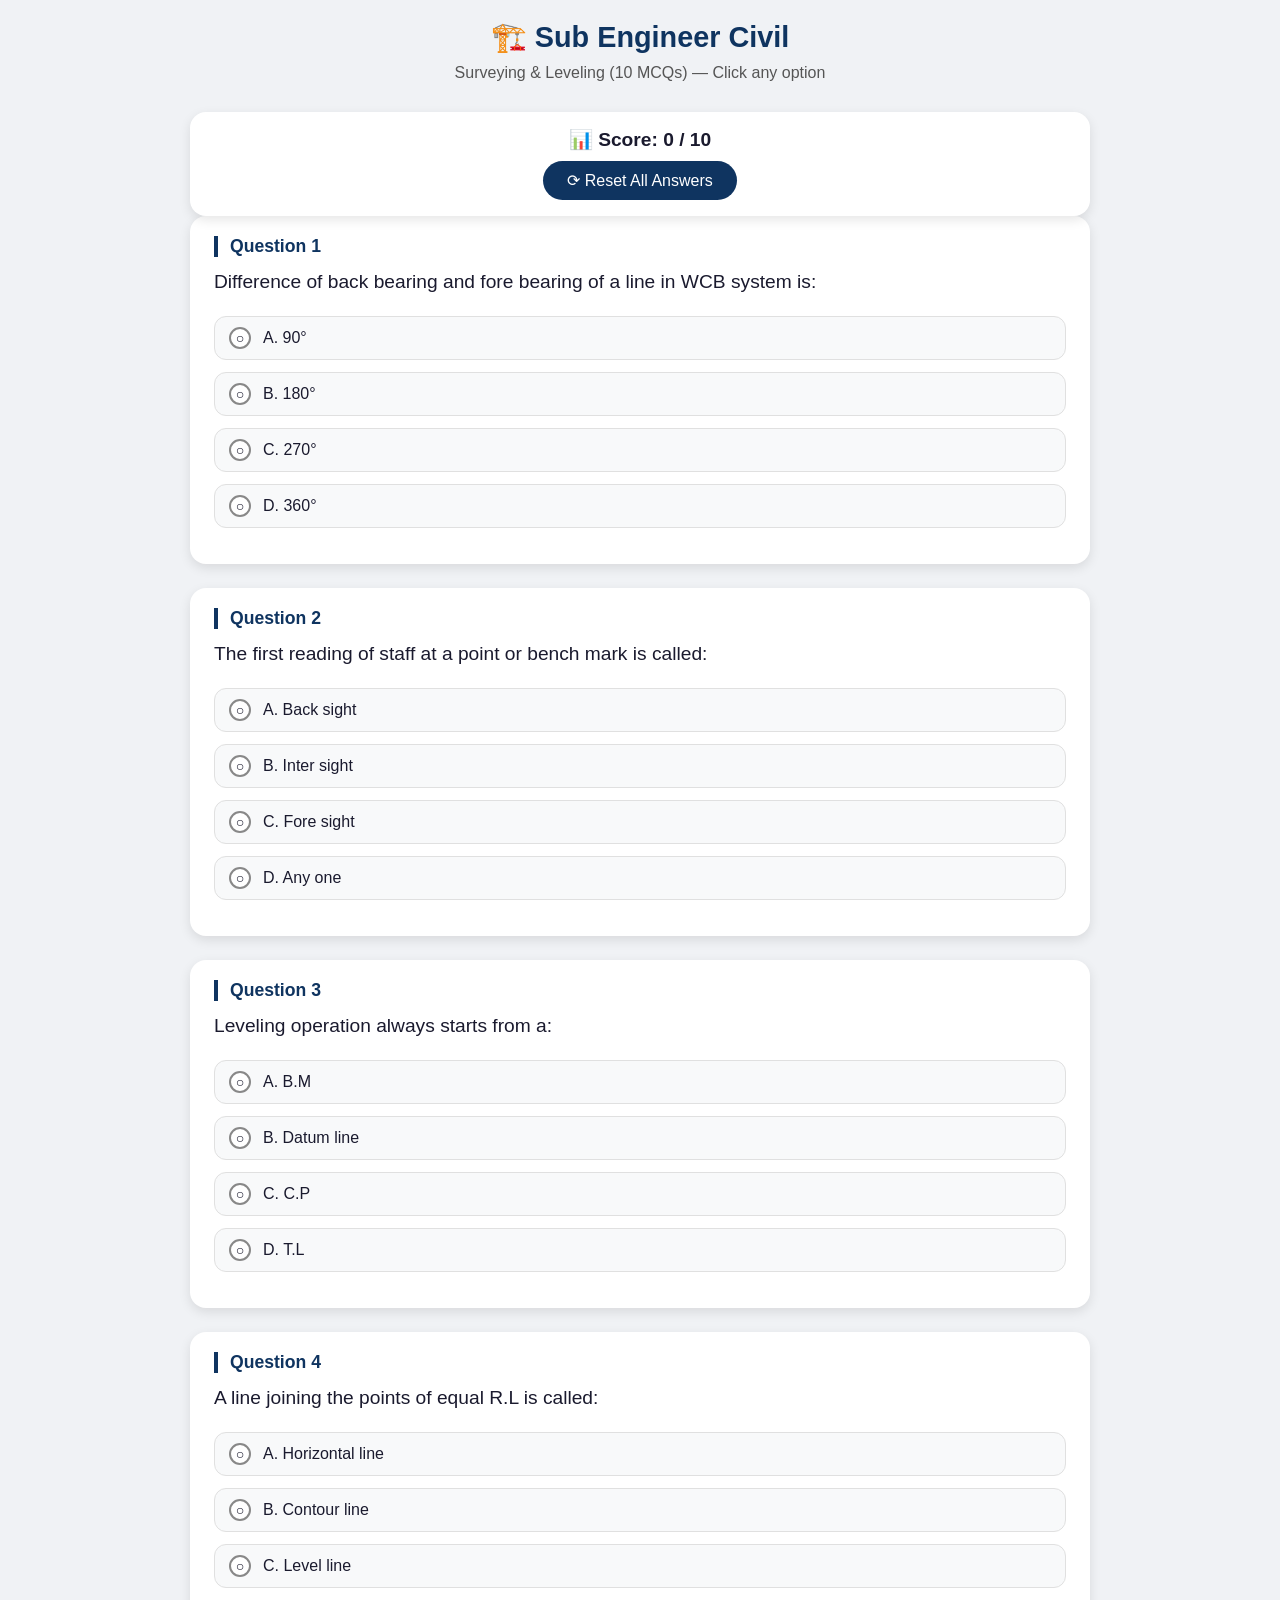
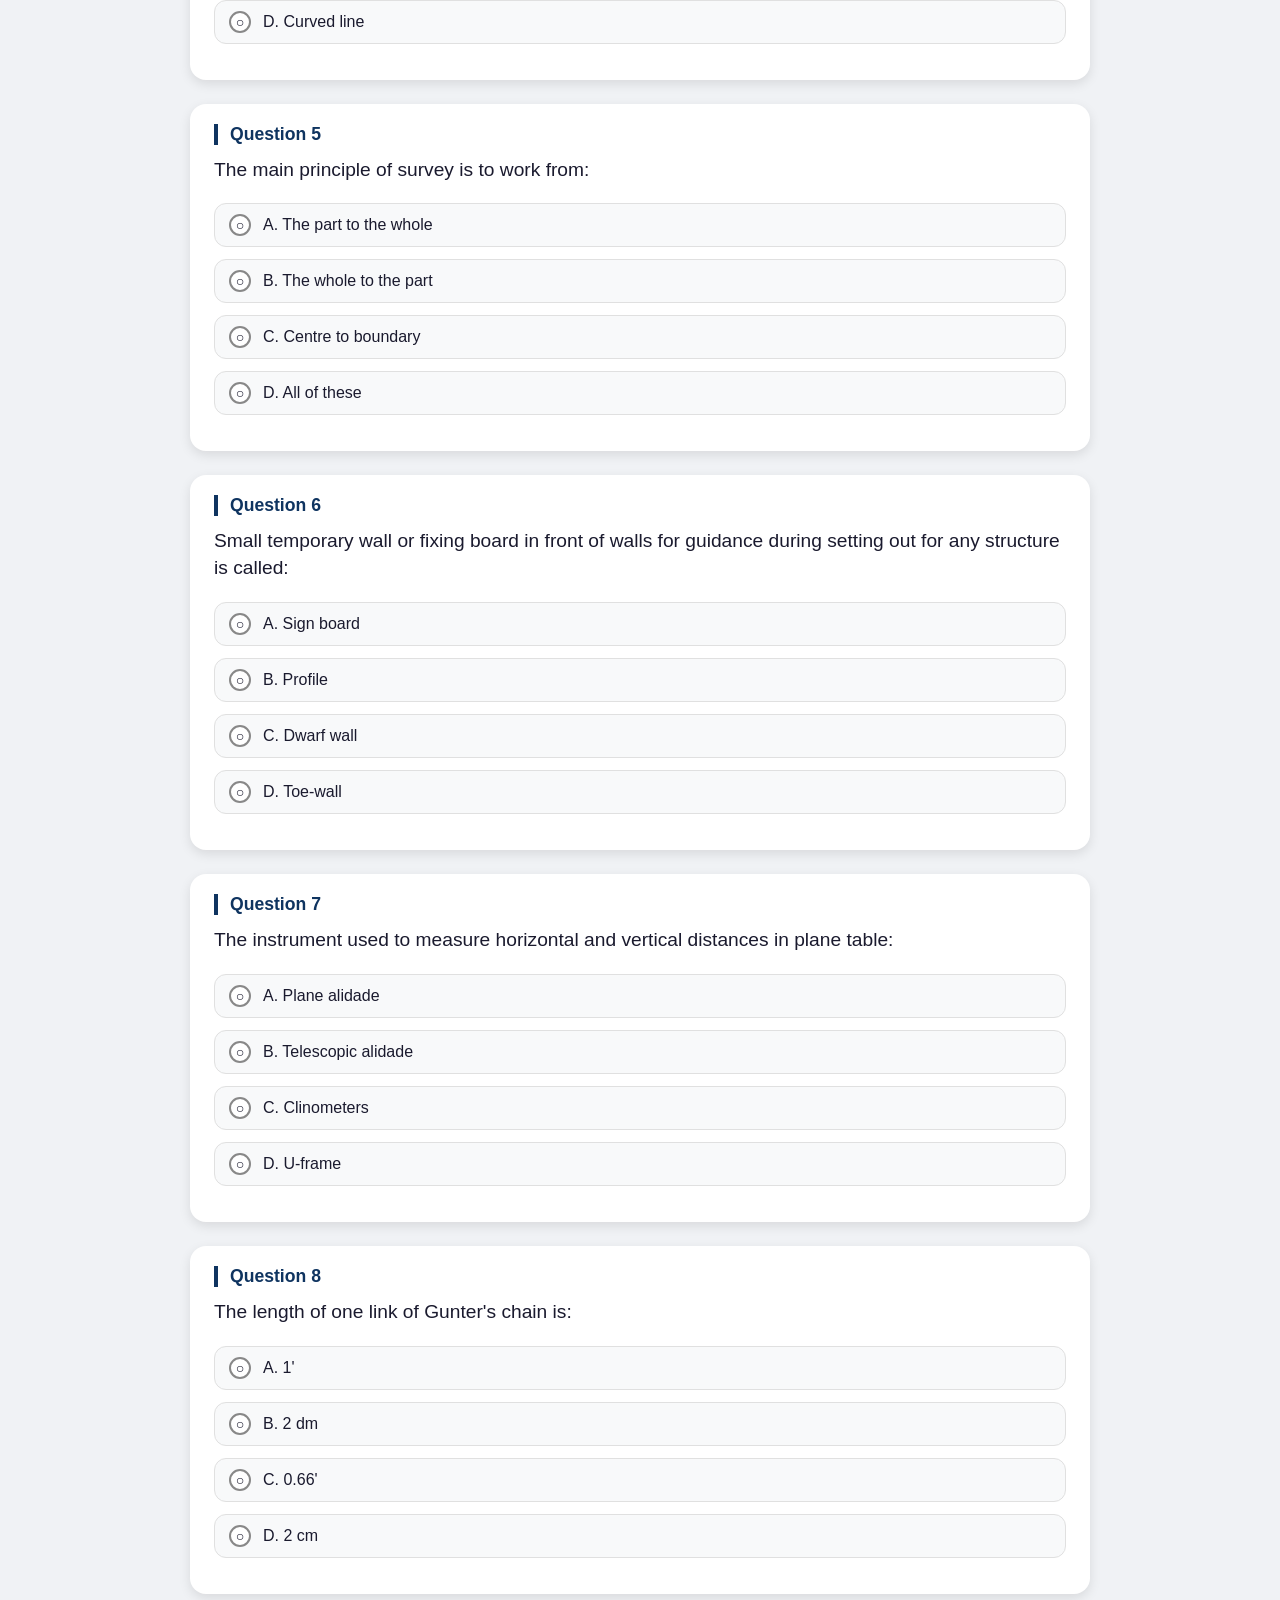
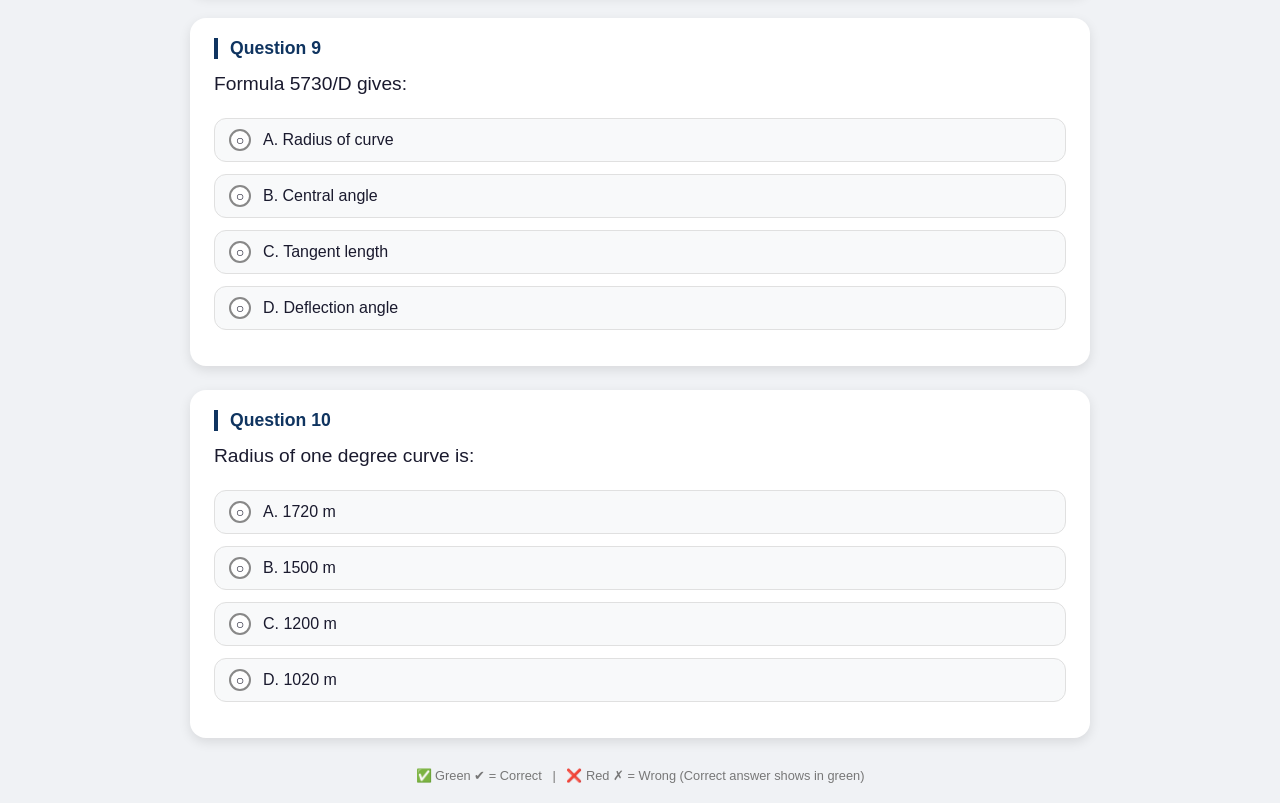
==== index.html @ 2c42dc3e "Rename survey_quiz.html to index.html" ====
<!DOCTYPE html>
<html lang="en">
<head>
    <meta charset="UTF-8">
    <meta name="viewport" content="width=device-width, initial-scale=1.0, user-scalable=yes">
    <title>Surveying Quiz - Sub Engineer Prep</title>
    <style>
        * {
            margin: 0;
            padding: 0;
            box-sizing: border-box;
        }

        body {
            font-family: 'Segoe UI', Tahoma, Geneva, Verdana, sans-serif;
            background: #f0f2f5;
            padding: 20px;
            color: #1a1a2e;
        }

        .container {
            max-width: 900px;
            margin: 0 auto;
        }

        h1 {
            text-align: center;
            font-size: 1.8rem;
            margin-bottom: 10px;
            color: #0f3460;
        }

        .subtitle {
            text-align: center;
            color: #555;
            margin-bottom: 30px;
            font-size: 1rem;
        }

        .quiz-card {
            background: white;
            border-radius: 16px;
            padding: 20px 24px;
            margin-bottom: 24px;
            box-shadow: 0 4px 12px rgba(0,0,0,0.1);
            transition: all 0.2s ease;
        }

        .question-number {
            font-weight: bold;
            color: #0f3460;
            font-size: 1.1rem;
            margin-bottom: 12px;
            border-left: 4px solid #0f3460;
            padding-left: 12px;
        }

        .question-text {
            font-size: 1.2rem;
            font-weight: 500;
            margin-bottom: 20px;
            line-height: 1.4;
        }

        .options {
            display: flex;
            flex-direction: column;
            gap: 12px;
            margin-bottom: 16px;
        }

        .option {
            display: flex;
            align-items: center;
            gap: 12px;
            padding: 10px 14px;
            background: #f8f9fa;
            border-radius: 12px;
            cursor: pointer;
            transition: background 0.2s;
            border: 1px solid #e0e0e0;
        }

        .option:hover {
            background: #e9ecef;
        }

        .option.disabled {
            cursor: default;
            opacity: 0.9;
        }

        .option.disabled:hover {
            background: #f8f9fa;
        }

        .radio-custom {
            width: 22px;
            height: 22px;
            border-radius: 50%;
            border: 2px solid #888;
            display: inline-flex;
            align-items: center;
            justify-content: center;
            background: white;
            font-size: 14px;
            font-weight: bold;
        }

        .option.correct-highlight .radio-custom {
            background: #28a745;
            border-color: #28a745;
            color: white;
        }

        .option.wrong-highlight .radio-custom {
            background: #dc3545;
            border-color: #dc3545;
            color: white;
        }

        .option-text {
            font-size: 1rem;
            flex: 1;
        }

        .marker {
            font-size: 1.2rem;
            font-weight: bold;
            min-width: 30px;
        }

        .marker .correct {
            color: #28a745;
        }

        .marker .wrong {
            color: #dc3545;
        }

        .feedback {
            margin-top: 12px;
            padding: 10px 14px;
            border-radius: 10px;
            font-size: 0.9rem;
            display: none;
        }

        .feedback.correct-feedback {
            background: #d4edda;
            color: #155724;
            border-left: 4px solid #28a745;
            display: block;
        }

        .feedback.wrong-feedback {
            background: #f8d7da;
            color: #721c24;
            border-left: 4px solid #dc3545;
            display: block;
        }

        .feedback span {
            font-weight: bold;
        }

        .status-badge {
            display: inline-block;
            margin-left: 10px;
            font-size: 0.85rem;
            padding: 2px 8px;
            border-radius: 20px;
        }

        .score-area {
            background: white;
            border-radius: 16px;
            padding: 16px 24px;
            margin-top: 20px;
            text-align: center;
            box-shadow: 0 4px 12px rgba(0,0,0,0.1);
            position: sticky;
            top: 10px;
            z-index: 100;
        }

        .score-text {
            font-size: 1.2rem;
            font-weight: bold;
        }

        .reset-btn {
            background: #0f3460;
            color: white;
            border: none;
            padding: 10px 24px;
            border-radius: 30px;
            font-size: 1rem;
            cursor: pointer;
            margin-top: 10px;
            transition: background 0.2s;
        }

        .reset-btn:hover {
            background: #1a4d7a;
        }

        footer {
            text-align: center;
            margin-top: 30px;
            color: #777;
            font-size: 0.8rem;
        }

        @media (max-width: 600px) {
            .quiz-card {
                padding: 16px;
            }
            .question-text {
                font-size: 1rem;
            }
            .option-text {
                font-size: 0.9rem;
            }
        }
    </style>
</head>
<body>
<div class="container">
    <h1>🏗️ Sub Engineer Civil</h1>
    <div class="subtitle">Surveying & Leveling (10 MCQs) — Click any option</div>

    <div class="score-area" id="scoreArea">
        <div class="score-text">📊 Score: <span id="scoreCount">0</span> / <span id="totalQuestions">10</span></div>
        <button class="reset-btn" id="resetBtn">⟳ Reset All Answers</button>
    </div>

    <div id="quizContainer"></div>
    <footer>✅ Green ✔ = Correct &nbsp;&nbsp;|&nbsp;&nbsp; ❌ Red ✗ = Wrong (Correct answer shows in green)</footer>
</div>

<script>
    // ==================== YOUR 10 MCQs ====================
    const questions = [
        {
            text: "Difference of back bearing and fore bearing of a line in WCB system is:",
            options: ["90°", "180°", "270°", "360°"],
            correct: 1  // index 1 = B (0-based: A=0, B=1, C=2, D=3)
        },
        {
            text: "The first reading of staff at a point or bench mark is called:",
            options: ["Back sight", "Inter sight", "Fore sight", "Any one"],
            correct: 0  // A = Back sight
        },
        {
            text: "Leveling operation always starts from a:",
            options: ["B.M", "Datum line", "C.P", "T.L"],
            correct: 0  // A = B.M
        },
        {
            text: "A line joining the points of equal R.L is called:",
            options: ["Horizontal line", "Contour line", "Level line", "Curved line"],
            correct: 1  // B = Contour line
        },
        {
            text: "The main principle of survey is to work from:",
            options: ["The part to the whole", "The whole to the part", "Centre to boundary", "All of these"],
            correct: 1  // B = The whole to the part
        },
        {
            text: "Small temporary wall or fixing board in front of walls for guidance during setting out for any structure is called:",
            options: ["Sign board", "Profile", "Dwarf wall", "Toe-wall"],
            correct: 1  // B = Profile
        },
        {
            text: "The instrument used to measure horizontal and vertical distances in plane table:",
            options: ["Plane alidade", "Telescopic alidade", "Clinometers", "U-frame"],
            correct: 1  // B = Telescopic alidade
        },
        {
            text: "The length of one link of Gunter's chain is:",
            options: ["1'", "2 dm", "0.66'", "2 cm"],
            correct: 2  // C = 0.66'
        },
        {
            text: "Formula 5730/D gives:",
            options: ["Radius of curve", "Central angle", "Tangent length", "Deflection angle"],
            correct: 0  // A = Radius of curve
        },
        {
            text: "Radius of one degree curve is:",
            options: ["1720 m", "1500 m", "1200 m", "1020 m"],
            correct: 0  // A = 1720 m
        }
    ];

    const total = questions.length;
    document.getElementById('totalQuestions').innerText = total;

    let userAnswers = new Array(total).fill(null);  // stores selected option index
    let answerStatus = new Array(total).fill(null); // 'correct', 'wrong', or null

    // Load saved data from localStorage
    function loadSavedData() {
        const saved = localStorage.getItem('surveyQuiz10');
        if (saved) {
            try {
                const data = JSON.parse(saved);
                if (data.userAnswers && data.userAnswers.length === total) {
                    userAnswers = data.userAnswers;
                    answerStatus = data.answerStatus || new Array(total).fill(null);
                    // recalc status if missing
                    for (let i = 0; i < total; i++) {
                        if (userAnswers[i] !== null) {
                            const isCorrect = (userAnswers[i] === questions[i].correct);
                            answerStatus[i] = isCorrect ? 'correct' : 'wrong';
                        } else {
                            answerStatus[i] = null;
                        }
                    }
                }
            } catch(e) {}
        }
        updateScore();
    }

    function saveToLocal() {
        localStorage.setItem('surveyQuiz10', JSON.stringify({
            userAnswers: userAnswers,
            answerStatus: answerStatus
        }));
    }

    function updateScore() {
        let correctCount = 0;
        for (let i = 0; i < total; i++) {
            if (answerStatus[i] === 'correct') correctCount++;
        }
        document.getElementById('scoreCount').innerText = correctCount;
    }

    // Render all questions
    function renderQuiz() {
        const container = document.getElementById('quizContainer');
        container.innerHTML = '';

        for (let i = 0; i < total; i++) {
            const q = questions[i];
            const selectedIdx = userAnswers[i];
            const status = answerStatus[i];
            const isAnswered = (selectedIdx !== null);
            const isCorrect = (status === 'correct');
            const isWrong = (status === 'wrong');

            // Create card
            const card = document.createElement('div');
            card.className = 'quiz-card';

            // Question number & text
            const qNumDiv = document.createElement('div');
            qNumDiv.className = 'question-number';
            qNumDiv.innerText = `Question ${i+1}`;
            const qTextDiv = document.createElement('div');
            qTextDiv.className = 'question-text';
            qTextDiv.innerText = q.text;

            const optionsDiv = document.createElement('div');
            optionsDiv.className = 'options';

            // Create options A B C D
            const letters = ['A', 'B', 'C', 'D'];
            for (let optIdx = 0; optIdx < q.options.length; optIdx++) {
                const optText = q.options[optIdx];
                const optionDiv = document.createElement('div');
                optionDiv.className = 'option';
                if (isAnswered) optionDiv.classList.add('disabled');

                // Radio circle
                const radioSpan = document.createElement('span');
                radioSpan.className = 'radio-custom';
                
                // Marker (tick/cross)
                const markerSpan = document.createElement('span');
                markerSpan.className = 'marker';
                
                let isThisSelected = (selectedIdx === optIdx);
                let isCorrectAnswer = (optIdx === q.correct);
                
                // Fill circle and marker logic
                if (isAnswered) {
                    if (isThisSelected) {
                        // selected option
                        radioSpan.innerText = '●';
                        if (isCorrect) {
                            radioSpan.style.background = '#28a745';
                            radioSpan.style.borderColor = '#28a745';
                            radioSpan.style.color = 'white';
                            markerSpan.innerHTML = '<span class="correct">✔</span>';
                        } else {
                            radioSpan.style.background = '#dc3545';
                            radioSpan.style.borderColor = '#dc3545';
                            radioSpan.style.color = 'white';
                            markerSpan.innerHTML = '<span class="wrong">✗</span>';
                        }
                    } else {
                        radioSpan.innerText = '○';
                        radioSpan.style.background = 'white';
                        radioSpan.style.borderColor = '#888';
                        // highlight correct answer if user was wrong
                        if (isWrong && isCorrectAnswer) {
                            optionDiv.classList.add('correct-highlight');
                            radioSpan.innerText = '●';
                            radioSpan.style.background = '#28a745';
                            radioSpan.style.borderColor = '#28a745';
                            radioSpan.style.color = 'white';
                            markerSpan.innerHTML = '<span class="correct">✔</span>';
                        } else {
                            markerSpan.innerHTML = '';
                        }
                    }
                } else {
                    radioSpan.innerText = '○';
                    markerSpan.innerHTML = '';
                }
                
                const optLetterSpan = document.createElement('span');
                optLetterSpan.className = 'option-text';
                optLetterSpan.innerText = `${letters[optIdx]}. ${optText}`;
                
                optionDiv.appendChild(radioSpan);
                optionDiv.appendChild(optLetterSpan);
                optionDiv.appendChild(markerSpan);
                
                if (!isAnswered) {
                    optionDiv.onclick = (function(qIndex, optIndex) {
                        return function() { selectAnswer(qIndex, optIndex); };
                    })(i, optIdx);
                }
                
                optionsDiv.appendChild(optionDiv);
            }
            
            // Feedback message
            const feedbackDiv = document.createElement('div');
            feedbackDiv.className = 'feedback';
            if (isAnswered) {
                if (isCorrect) {
                    feedbackDiv.className = 'feedback correct-feedback';
                    feedbackDiv.innerHTML = `<span>✅ Correct!</span> ${q.options[q.correct]} is the right answer.`;
                } else if (isWrong) {
                    feedbackDiv.className = 'feedback wrong-feedback';
                    feedbackDiv.innerHTML = `<span>❌ Wrong!</span> Correct answer is: ${letters[q.correct]}. ${q.options[q.correct]}`;
                }
            }
            
            card.appendChild(qNumDiv);
            card.appendChild(qTextDiv);
            card.appendChild(optionsDiv);
            card.appendChild(feedbackDiv);
            container.appendChild(card);
        }
    }
    
    function selectAnswer(qIndex, selectedOpt) {
        // If already answered, ignore
        if (userAnswers[qIndex] !== null) return;
        
        const isCorrect = (selectedOpt === questions[qIndex].correct);
        userAnswers[qIndex] = selectedOpt;
        answerStatus[qIndex] = isCorrect ? 'correct' : 'wrong';
        
        updateScore();
        saveToLocal();
        renderQuiz();  // re-render to show marks & disable
    }
    
    function resetQuiz() {
        userAnswers = new Array(total).fill(null);
        answerStatus = new Array(total).fill(null);
        updateScore();
        saveToLocal();
        renderQuiz();
    }
    
    // Initialize
    loadSavedData();
    renderQuiz();
    
    document.getElementById('resetBtn').addEventListener('click', resetQuiz);
</script>
</body>
</html>
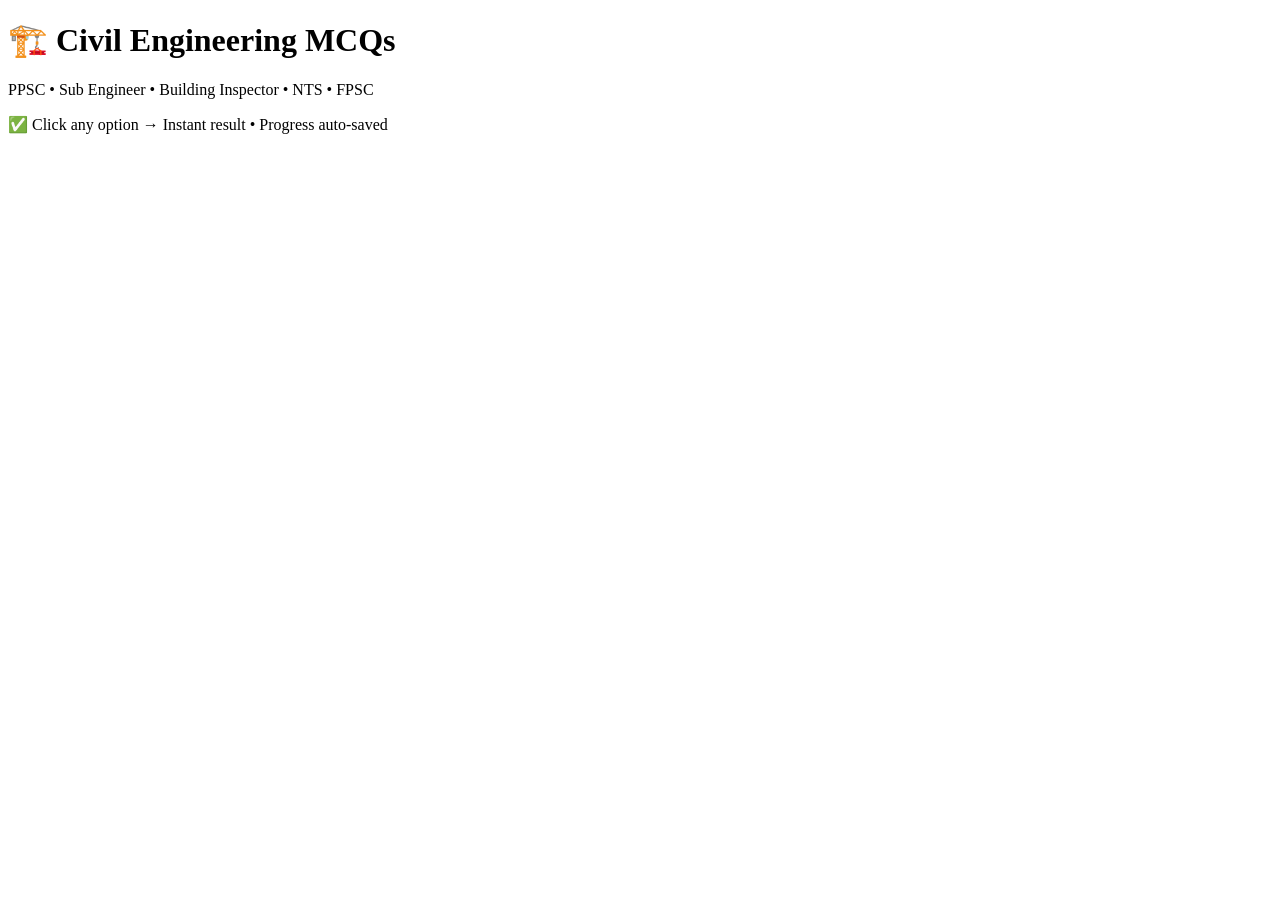
==== commit 0a49d155: "Add files via upload" ====
--- a/index.html
+++ b/index.html
@@ -3,490 +3,49 @@
 <head>
     <meta charset="UTF-8">
     <meta name="viewport" content="width=device-width, initial-scale=1.0, user-scalable=yes">
-    <title>Surveying Quiz - Sub Engineer Prep</title>
-    <style>
-        * {
-            margin: 0;
-            padding: 0;
-            box-sizing: border-box;
-        }
-
-        body {
-            font-family: 'Segoe UI', Tahoma, Geneva, Verdana, sans-serif;
-            background: #f0f2f5;
-            padding: 20px;
-            color: #1a1a2e;
-        }
-
-        .container {
-            max-width: 900px;
-            margin: 0 auto;
-        }
-
-        h1 {
-            text-align: center;
-            font-size: 1.8rem;
-            margin-bottom: 10px;
-            color: #0f3460;
-        }
-
-        .subtitle {
-            text-align: center;
-            color: #555;
-            margin-bottom: 30px;
-            font-size: 1rem;
-        }
-
-        .quiz-card {
-            background: white;
-            border-radius: 16px;
-            padding: 20px 24px;
-            margin-bottom: 24px;
-            box-shadow: 0 4px 12px rgba(0,0,0,0.1);
-            transition: all 0.2s ease;
-        }
-
-        .question-number {
-            font-weight: bold;
-            color: #0f3460;
-            font-size: 1.1rem;
-            margin-bottom: 12px;
-            border-left: 4px solid #0f3460;
-            padding-left: 12px;
-        }
-
-        .question-text {
-            font-size: 1.2rem;
-            font-weight: 500;
-            margin-bottom: 20px;
-            line-height: 1.4;
-        }
-
-        .options {
-            display: flex;
-            flex-direction: column;
-            gap: 12px;
-            margin-bottom: 16px;
-        }
-
-        .option {
-            display: flex;
-            align-items: center;
-            gap: 12px;
-            padding: 10px 14px;
-            background: #f8f9fa;
-            border-radius: 12px;
-            cursor: pointer;
-            transition: background 0.2s;
-            border: 1px solid #e0e0e0;
-        }
-
-        .option:hover {
-            background: #e9ecef;
-        }
-
-        .option.disabled {
-            cursor: default;
-            opacity: 0.9;
-        }
-
-        .option.disabled:hover {
-            background: #f8f9fa;
-        }
-
-        .radio-custom {
-            width: 22px;
-            height: 22px;
-            border-radius: 50%;
-            border: 2px solid #888;
-            display: inline-flex;
-            align-items: center;
-            justify-content: center;
-            background: white;
-            font-size: 14px;
-            font-weight: bold;
-        }
-
-        .option.correct-highlight .radio-custom {
-            background: #28a745;
-            border-color: #28a745;
-            color: white;
-        }
-
-        .option.wrong-highlight .radio-custom {
-            background: #dc3545;
-            border-color: #dc3545;
-            color: white;
-        }
-
-        .option-text {
-            font-size: 1rem;
-            flex: 1;
-        }
-
-        .marker {
-            font-size: 1.2rem;
-            font-weight: bold;
-            min-width: 30px;
-        }
-
-        .marker .correct {
-            color: #28a745;
-        }
-
-        .marker .wrong {
-            color: #dc3545;
-        }
-
-        .feedback {
-            margin-top: 12px;
-            padding: 10px 14px;
-            border-radius: 10px;
-            font-size: 0.9rem;
-            display: none;
-        }
-
-        .feedback.correct-feedback {
-            background: #d4edda;
-            color: #155724;
-            border-left: 4px solid #28a745;
-            display: block;
-        }
-
-        .feedback.wrong-feedback {
-            background: #f8d7da;
-            color: #721c24;
-            border-left: 4px solid #dc3545;
-            display: block;
-        }
-
-        .feedback span {
-            font-weight: bold;
-        }
-
-        .status-badge {
-            display: inline-block;
-            margin-left: 10px;
-            font-size: 0.85rem;
-            padding: 2px 8px;
-            border-radius: 20px;
-        }
-
-        .score-area {
-            background: white;
-            border-radius: 16px;
-            padding: 16px 24px;
-            margin-top: 20px;
-            text-align: center;
-            box-shadow: 0 4px 12px rgba(0,0,0,0.1);
-            position: sticky;
-            top: 10px;
-            z-index: 100;
-        }
-
-        .score-text {
-            font-size: 1.2rem;
-            font-weight: bold;
-        }
-
-        .reset-btn {
-            background: #0f3460;
-            color: white;
-            border: none;
-            padding: 10px 24px;
-            border-radius: 30px;
-            font-size: 1rem;
-            cursor: pointer;
-            margin-top: 10px;
-            transition: background 0.2s;
-        }
-
-        .reset-btn:hover {
-            background: #1a4d7a;
-        }
-
-        footer {
-            text-align: center;
-            margin-top: 30px;
-            color: #777;
-            font-size: 0.8rem;
-        }
-
-        @media (max-width: 600px) {
-            .quiz-card {
-                padding: 16px;
-            }
-            .question-text {
-                font-size: 1rem;
-            }
-            .option-text {
-                font-size: 0.9rem;
-            }
-        }
-    </style>
+    <title>Civil Engineering MCQs - Practice Platform</title>
+    <link rel="stylesheet" href="style.css">
 </head>
 <body>
-<div class="container">
-    <h1>🏗️ Sub Engineer Civil</h1>
-    <div class="subtitle">Surveying & Leveling (10 MCQs) — Click any option</div>
+    <div class="container">
+        <!-- Header -->
+        <div class="header">
+            <h1>🏗️ Civil Engineering MCQs</h1>
+            <p class="subtitle">PPSC • Sub Engineer • Building Inspector • NTS • FPSC</p>
+            <p class="stats" id="stats"></p>
+        </div>
 
-    <div class="score-area" id="scoreArea">
-        <div class="score-text">📊 Score: <span id="scoreCount">0</span> / <span id="totalQuestions">10</span></div>
-        <button class="reset-btn" id="resetBtn">⟳ Reset All Answers</button>
+        <!-- Subjects Grid -->
+        <div class="subjects-grid" id="subjectsGrid"></div>
+
+        <!-- Quiz Panel (hidden initially) -->
+        <div id="quizPanel" style="display: none;">
+            <div class="quiz-header">
+                <button class="back-btn" id="backBtn">← Back to Subjects</button>
+                <h2 id="subjectTitle"></h2>
+                <div class="score-card">
+                    <span>📊 Score: <span id="scoreCount">0</span> / <span id="totalCount">0</span></span>
+                    <button class="reset-btn" id="resetBtn">⟳ Reset</button>
+                </div>
+            </div>
+            
+            <!-- Search Bar -->
+            <div class="search-bar">
+                <input type="text" id="searchInput" placeholder="🔍 Search questions...">
+            </div>
+
+            <!-- Questions Container -->
+            <div id="questionsContainer"></div>
+
+            <!-- Pagination -->
+            <div class="pagination" id="pagination"></div>
+        </div>
+
+        <footer>
+            <p>✅ Click any option → Instant result • Progress auto-saved</p>
+        </footer>
     </div>
 
-    <div id="quizContainer"></div>
-    <footer>✅ Green ✔ = Correct &nbsp;&nbsp;|&nbsp;&nbsp; ❌ Red ✗ = Wrong (Correct answer shows in green)</footer>
-</div>
-
-<script>
-    // ==================== YOUR 10 MCQs ====================
-    const questions = [
-        {
-            text: "Difference of back bearing and fore bearing of a line in WCB system is:",
-            options: ["90°", "180°", "270°", "360°"],
-            correct: 1  // index 1 = B (0-based: A=0, B=1, C=2, D=3)
-        },
-        {
-            text: "The first reading of staff at a point or bench mark is called:",
-            options: ["Back sight", "Inter sight", "Fore sight", "Any one"],
-            correct: 0  // A = Back sight
-        },
-        {
-            text: "Leveling operation always starts from a:",
-            options: ["B.M", "Datum line", "C.P", "T.L"],
-            correct: 0  // A = B.M
-        },
-        {
-            text: "A line joining the points of equal R.L is called:",
-            options: ["Horizontal line", "Contour line", "Level line", "Curved line"],
-            correct: 1  // B = Contour line
-        },
-        {
-            text: "The main principle of survey is to work from:",
-            options: ["The part to the whole", "The whole to the part", "Centre to boundary", "All of these"],
-            correct: 1  // B = The whole to the part
-        },
-        {
-            text: "Small temporary wall or fixing board in front of walls for guidance during setting out for any structure is called:",
-            options: ["Sign board", "Profile", "Dwarf wall", "Toe-wall"],
-            correct: 1  // B = Profile
-        },
-        {
-            text: "The instrument used to measure horizontal and vertical distances in plane table:",
-            options: ["Plane alidade", "Telescopic alidade", "Clinometers", "U-frame"],
-            correct: 1  // B = Telescopic alidade
-        },
-        {
-            text: "The length of one link of Gunter's chain is:",
-            options: ["1'", "2 dm", "0.66'", "2 cm"],
-            correct: 2  // C = 0.66'
-        },
-        {
-            text: "Formula 5730/D gives:",
-            options: ["Radius of curve", "Central angle", "Tangent length", "Deflection angle"],
-            correct: 0  // A = Radius of curve
-        },
-        {
-            text: "Radius of one degree curve is:",
-            options: ["1720 m", "1500 m", "1200 m", "1020 m"],
-            correct: 0  // A = 1720 m
-        }
-    ];
-
-    const total = questions.length;
-    document.getElementById('totalQuestions').innerText = total;
-
-    let userAnswers = new Array(total).fill(null);  // stores selected option index
-    let answerStatus = new Array(total).fill(null); // 'correct', 'wrong', or null
-
-    // Load saved data from localStorage
-    function loadSavedData() {
-        const saved = localStorage.getItem('surveyQuiz10');
-        if (saved) {
-            try {
-                const data = JSON.parse(saved);
-                if (data.userAnswers && data.userAnswers.length === total) {
-                    userAnswers = data.userAnswers;
-                    answerStatus = data.answerStatus || new Array(total).fill(null);
-                    // recalc status if missing
-                    for (let i = 0; i < total; i++) {
-                        if (userAnswers[i] !== null) {
-                            const isCorrect = (userAnswers[i] === questions[i].correct);
-                            answerStatus[i] = isCorrect ? 'correct' : 'wrong';
-                        } else {
-                            answerStatus[i] = null;
-                        }
-                    }
-                }
-            } catch(e) {}
-        }
-        updateScore();
-    }
-
-    function saveToLocal() {
-        localStorage.setItem('surveyQuiz10', JSON.stringify({
-            userAnswers: userAnswers,
-            answerStatus: answerStatus
-        }));
-    }
-
-    function updateScore() {
-        let correctCount = 0;
-        for (let i = 0; i < total; i++) {
-            if (answerStatus[i] === 'correct') correctCount++;
-        }
-        document.getElementById('scoreCount').innerText = correctCount;
-    }
-
-    // Render all questions
-    function renderQuiz() {
-        const container = document.getElementById('quizContainer');
-        container.innerHTML = '';
-
-        for (let i = 0; i < total; i++) {
-            const q = questions[i];
-            const selectedIdx = userAnswers[i];
-            const status = answerStatus[i];
-            const isAnswered = (selectedIdx !== null);
-            const isCorrect = (status === 'correct');
-            const isWrong = (status === 'wrong');
-
-            // Create card
-            const card = document.createElement('div');
-            card.className = 'quiz-card';
-
-            // Question number & text
-            const qNumDiv = document.createElement('div');
-            qNumDiv.className = 'question-number';
-            qNumDiv.innerText = `Question ${i+1}`;
-            const qTextDiv = document.createElement('div');
-            qTextDiv.className = 'question-text';
-            qTextDiv.innerText = q.text;
-
-            const optionsDiv = document.createElement('div');
-            optionsDiv.className = 'options';
-
-            // Create options A B C D
-            const letters = ['A', 'B', 'C', 'D'];
-            for (let optIdx = 0; optIdx < q.options.length; optIdx++) {
-                const optText = q.options[optIdx];
-                const optionDiv = document.createElement('div');
-                optionDiv.className = 'option';
-                if (isAnswered) optionDiv.classList.add('disabled');
-
-                // Radio circle
-                const radioSpan = document.createElement('span');
-                radioSpan.className = 'radio-custom';
-                
-                // Marker (tick/cross)
-                const markerSpan = document.createElement('span');
-                markerSpan.className = 'marker';
-                
-                let isThisSelected = (selectedIdx === optIdx);
-                let isCorrectAnswer = (optIdx === q.correct);
-                
-                // Fill circle and marker logic
-                if (isAnswered) {
-                    if (isThisSelected) {
-                        // selected option
-                        radioSpan.innerText = '●';
-                        if (isCorrect) {
-                            radioSpan.style.background = '#28a745';
-                            radioSpan.style.borderColor = '#28a745';
-                            radioSpan.style.color = 'white';
-                            markerSpan.innerHTML = '<span class="correct">✔</span>';
-                        } else {
-                            radioSpan.style.background = '#dc3545';
-                            radioSpan.style.borderColor = '#dc3545';
-                            radioSpan.style.color = 'white';
-                            markerSpan.innerHTML = '<span class="wrong">✗</span>';
-                        }
-                    } else {
-                        radioSpan.innerText = '○';
-                        radioSpan.style.background = 'white';
-                        radioSpan.style.borderColor = '#888';
-                        // highlight correct answer if user was wrong
-                        if (isWrong && isCorrectAnswer) {
-                            optionDiv.classList.add('correct-highlight');
-                            radioSpan.innerText = '●';
-                            radioSpan.style.background = '#28a745';
-                            radioSpan.style.borderColor = '#28a745';
-                            radioSpan.style.color = 'white';
-                            markerSpan.innerHTML = '<span class="correct">✔</span>';
-                        } else {
-                            markerSpan.innerHTML = '';
-                        }
-                    }
-                } else {
-                    radioSpan.innerText = '○';
-                    markerSpan.innerHTML = '';
-                }
-                
-                const optLetterSpan = document.createElement('span');
-                optLetterSpan.className = 'option-text';
-                optLetterSpan.innerText = `${letters[optIdx]}. ${optText}`;
-                
-                optionDiv.appendChild(radioSpan);
-                optionDiv.appendChild(optLetterSpan);
-                optionDiv.appendChild(markerSpan);
-                
-                if (!isAnswered) {
-                    optionDiv.onclick = (function(qIndex, optIndex) {
-                        return function() { selectAnswer(qIndex, optIndex); };
-                    })(i, optIdx);
-                }
-                
-                optionsDiv.appendChild(optionDiv);
-            }
-            
-            // Feedback message
-            const feedbackDiv = document.createElement('div');
-            feedbackDiv.className = 'feedback';
-            if (isAnswered) {
-                if (isCorrect) {
-                    feedbackDiv.className = 'feedback correct-feedback';
-                    feedbackDiv.innerHTML = `<span>✅ Correct!</span> ${q.options[q.correct]} is the right answer.`;
-                } else if (isWrong) {
-                    feedbackDiv.className = 'feedback wrong-feedback';
-                    feedbackDiv.innerHTML = `<span>❌ Wrong!</span> Correct answer is: ${letters[q.correct]}. ${q.options[q.correct]}`;
-                }
-            }
-            
-            card.appendChild(qNumDiv);
-            card.appendChild(qTextDiv);
-            card.appendChild(optionsDiv);
-            card.appendChild(feedbackDiv);
-            container.appendChild(card);
-        }
-    }
-    
-    function selectAnswer(qIndex, selectedOpt) {
-        // If already answered, ignore
-        if (userAnswers[qIndex] !== null) return;
-        
-        const isCorrect = (selectedOpt === questions[qIndex].correct);
-        userAnswers[qIndex] = selectedOpt;
-        answerStatus[qIndex] = isCorrect ? 'correct' : 'wrong';
-        
-        updateScore();
-        saveToLocal();
-        renderQuiz();  // re-render to show marks & disable
-    }
-    
-    function resetQuiz() {
-        userAnswers = new Array(total).fill(null);
-        answerStatus = new Array(total).fill(null);
-        updateScore();
-        saveToLocal();
-        renderQuiz();
-    }
-    
-    // Initialize
-    loadSavedData();
-    renderQuiz();
-    
-    document.getElementById('resetBtn').addEventListener('click', resetQuiz);
-</script>
+    <script src="script.js"></script>
 </body>
-</html>
+</html>
